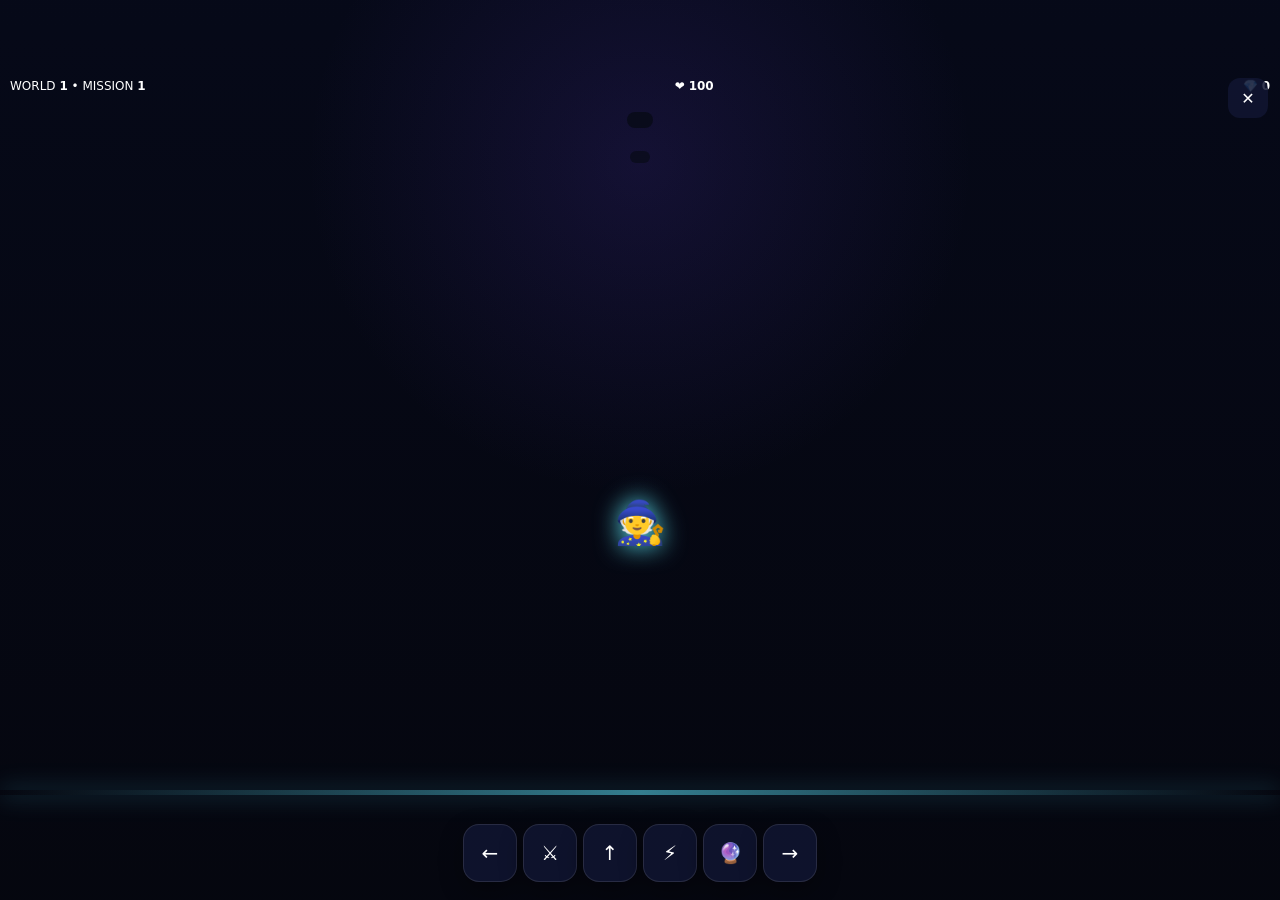
==== app/src/main/assets/index.html @ c035f935 "Add files via upload" ====
<!doctype html>
<html lang="tg">
<head>
<meta charset="utf-8">
<meta name="viewport" content="width=device-width,initial-scale=1,maximum-scale=1,user-scalable=no,viewport-fit=cover">
<meta name="theme-color" content="#070914">
<title>Wizard Dash: Arcane Neon</title>
<link rel="manifest" href="manifest.webmanifest">
<link rel="stylesheet" href="style.css">
</head>
<body>
<div id="bootError" style="display:none;position:fixed;inset:0;z-index:9999;background:#060812;color:white;padding:28px;font:16px system-ui;text-align:center"><h2>Wizard Dash</h2><p>Game loading error. Please restart the app.</p></div>
<div id="app">
<header class="topbar">
  <button class="brand" onclick="Game.ui.show('home')"><span class="logoMark">W</span><span><b>WIZARD DASH</b><small>ARCANE NEON</small></span></button>
  <div class="wallet"><span>🪙 <b id="gold">0</b></span><span>💎 <b id="diamonds">0</b></span></div>
</header>

<main id="screens">
<section id="home" class="screen active">
  <div class="hero">
    <div class="heroLogo"><img src="logo.png" alt="Wizard Dash logo"></div>
    <h1>WIZARD DASH</h1>
    <p>Dark Magic • Neon Power • Dragon Realm</p>
    <div class="heroStats">
      <span>LEVEL <b id="homeLevel">1</b></span>
      <span>POWER <b id="homePower">100</b> ⚡</span>
      <span>PRESTIGE <b id="homePrestige">0</b></span>
    </div>
    <button class="primary big" onclick="Game.mission.start()">▶ БА МИССИЯ</button>
  </div>
  <div class="homeGrid">
    <button onclick="Game.ui.show('maps')">🗺️<b>МИССИЯҲО</b><small>20 World • 2,000 missions</small></button>
    <button onclick="Game.ui.show('shop')">🏪<b>МАГАЗИН</b><small>Weapons • Clothes • Gear</small></button>
    <button onclick="Game.ui.show('character')">🧙<b>ҚАҲРАМОН</b><small>Stats • Skills • Gear</small></button>
    <button onclick="Game.ui.show('power')">🏛️<b>ҚУВВАТ</b><small>Training • Tactics</small></button>
    <button onclick="Game.ui.show('companions')">🐉<b>COMPANIONS</b><small>Pets • Evolution</small></button>
    <button onclick="Game.ui.show('events')">♾️<b>EVENTS</b><small>Daily • Weekly • Endless</small></button>
<button onclick="Game.ui.show('wheel')">🎡<b>DAILY WHEEL</b><small>1 spin every 24 hours</small></button>
  </div>
</section>

<section id="maps" class="screen">
  <div class="sectionHead"><button onclick="Game.ui.show('home')">‹</button><h2>🗺️ WORLD MAP</h2></div>
  <p class="muted">Ҳар World 100 миссия дорад: combat, chase, survival, puzzle, dungeon, boss ва secret.</p>
  <div id="worldGrid" class="cards"></div>
</section>

<section id="shop" class="screen">
  <div class="sectionHead"><button onclick="Game.ui.show('home')">‹</button><h2>🏪 ARCANE MARKET</h2></div>
  <div id="shopTabs" class="tabs"></div>
  <div id="shopGrid" class="cards"></div>
</section>

<section id="character" class="screen">
  <div class="sectionHead"><button onclick="Game.ui.show('home')">‹</button><h2>🧙 CHARACTER</h2></div>
  <div class="profile">
    <div class="avatar">🧙‍♂️</div>
    <div class="profileInfo"><h2>ARCAN</h2><p>Level <b id="charLevel">1</b> • XP <b id="charXP">0</b>/<b id="charNext">100</b></p><div class="xpbar"><i id="xpFill"></i></div></div>
  </div>
  <div id="statGrid" class="stats"></div>
  <h3>🔮 TECHNIQUES</h3>
  <div id="skillGrid" class="skills"></div>
  <h3>🎒 EQUIPMENT</h3>
  <div id="equipmentGrid" class="equipment"></div>
</section>

<section id="power" class="screen">
  <div class="sectionHead"><button onclick="Game.ui.show('home')">‹</button><h2>🏛️ ARCANE POWER CENTER</h2></div>
  <p class="muted">Upgrade-ҳо бо Gold қимат мешаванд. Ҳар stat то Lv.50 меравад.</p>
  <div id="trainingGrid" class="training"></div>
  <h3>🧠 TACTICS</h3>
  <div id="tacticGrid" class="tactics"></div>
</section>

<section id="companions" class="screen">
  <div class="sectionHead"><button onclick="Game.ui.show('home')">‹</button><h2>🐉 COMPANIONS</h2></div>
  <div id="companionGrid" class="cards"></div>
</section>

<section id="wheel" class="screen">
  <div class="sectionHead"><button onclick="Game.ui.show('home')">‹</button><h2>🎡 DAILY WHEEL</h2></div>
  <div class="wheelWrap">
    <div id="wheelDisc" class="wheelDisc">
      <span>🪙</span><span>💎</span><span>⚔️</span><span>❤️</span><span>⚡</span><span>👕</span><span>🎁</span><span>⭐</span>
    </div>
    <div class="wheelPointer">▼</div>
    <button id="spinWheel" class="primary big" onclick="Game.wheel.spin()">🎡 ТОБ ДЕҲ</button>
    <p id="wheelStatus" class="muted">1 spin every 24 hours</p>
  </div>
  <div id="wheelPrize" class="card"></div>
</section>

<section id="events" class="screen">
  <div class="sectionHead"><button onclick="Game.ui.show('home')">‹</button><h2>♾️ EVENTS</h2></div>
  <div class="eventList">
    <button onclick="Game.mission.start(null,'daily')">📅 DAILY MISSION<small>5 rotating missions</small></button>
    <button onclick="Game.mission.start(null,'weekly')">👑 WEEKLY BOSS<small>Special boss + diamond reward</small></button>
    <button onclick="Game.mission.start(null,'endless')">♾️ ENDLESS MODE<small>Survive as long as possible</small></button>
    <button onclick="Game.mission.newGamePlus()">🔥 NEW GAME+<small>Scale enemies, unlock Mythic loot</small></button>
  </div>
</section>

<section id="mission" class="gameScreen">
  <canvas id="gameCanvas"></canvas>
  <div id="domArena" aria-hidden="true">
    <div id="domPlayer">🧙</div>
    <div id="domEnemies"></div>
    <div id="domGround"></div>
  </div>
  <div class="missionTop"><span>WORLD <b id="mWorld">1</b> • MISSION <b id="mMission">1</b></span><span>❤️ <b id="mHP">100</b></span><span>💎 <b id="mScore">0</b></span></div>
  <div id="missionTitle" class="missionTitle"></div>
  <div id="missionObjective" class="missionObjective"></div>
  <div class="combatControls">
    <button id="moveLeft">←</button><button id="attackBtn">⚔️</button><button id="jumpBtn">↑</button><button id="dashBtn">⚡</button><button id="skillBtn">🔮</button><button id="moveRight">→</button>
  </div>
  <button class="quitMission" onclick="Game.mission.stop()">✕</button>
</section>
</main>

<nav class="bottomNav">
  <button onclick="Game.ui.show('home')">🏠<small>Home</small></button>
  <button onclick="Game.ui.show('maps')">🗺️<small>Maps</small></button>
  <button onclick="Game.ui.show('shop')">🏪<small>Shop</small></button>
  <button onclick="Game.ui.show('character')">🧙<small>Hero</small></button>
</nav>
<div id="toast"></div>
</div>
<script src="script.js"></script><script>window.addEventListener("error",function(ev){var e=document.getElementById("bootError");if(e){e.style.display="block";e.querySelector("p").textContent="Game error: "+(ev.message||"unknown error");}});</script>
</body>
</html>
---- app/src/main/assets/style.css ----
*{box-sizing:border-box}html,body{margin:0;min-height:100%;background:#060812;color:#fff;font-family:system-ui,-apple-system,BlinkMacSystemFont,"Segoe UI",sans-serif}body{touch-action:manipulation}.topbar{position:fixed;z-index:50;top:0;left:0;right:0;height:70px;padding:10px 13px;display:flex;align-items:center;justify-content:space-between;background:#070a16ee;border-bottom:1px solid #ffffff14;backdrop-filter:blur(14px)}button{font:inherit;color:inherit;border:0;cursor:pointer}.brand{display:flex;align-items:center;gap:9px;background:none;text-align:left}.logoMark,.heroLogo{display:grid;place-items:center;font-weight:1000;color:#a4fbff;text-shadow:0 0 20px #3feaff}.logoMark{width:42px;height:42px;border-radius:12px;background:linear-gradient(145deg,#28165a,#063a53);border:1px solid #67efff55}.brand b{display:block;font-size:13px;letter-spacing:1.2px}.brand small{display:block;color:#8791b7;font-size:8px;letter-spacing:2px}.wallet{display:flex;gap:7px}.wallet span{padding:7px 9px;border:1px solid #ffffff12;border-radius:11px;background:#111632;font-size:12px}.screen{display:none;min-height:100dvh;padding:88px 13px 88px;max-width:1050px;margin:auto}.screen.active{display:block}.hero{text-align:center;padding:26px 0 18px}.heroLogo{width:104px;height:104px;margin:auto;border-radius:32px;background:#05060d;border:1px solid #67efff66;box-shadow:0 0 55px #35d5ff22;overflow:hidden}.heroLogo img{width:100%;height:100%;display:block;object-fit:cover}.hero h1{margin:12px 0 3px;font-size:clamp(32px,9vw,62px);letter-spacing:3px}.hero p,.muted{color:#98a3c8}.heroStats{display:flex;justify-content:center;gap:7px;flex-wrap:wrap;margin:15px}.heroStats span{padding:8px 10px;border-radius:12px;background:#111632;border:1px solid #ffffff12;font-size:10px;color:#8791b7}.heroStats b{color:#fff}.primary{background:linear-gradient(135deg,#6c5dfc,#35d5ff);box-shadow:0 12px 35px #35d5ff28;font-weight:900}.big{padding:15px 30px;border-radius:15px}.homeGrid{display:grid;grid-template-columns:1fr 1fr;gap:10px;max-width:760px;margin:auto}.homeGrid button{padding:17px 12px;text-align:left;border-radius:17px;background:linear-gradient(145deg,#151b3b,#0d1025);border:1px solid #ffffff12}.homeGrid button:first-letter{font-size:24px}.homeGrid b,.homeGrid small{display:block}.homeGrid b{margin-top:7px}.homeGrid small{color:#8791b7;margin-top:3px}.sectionHead{display:flex;align-items:center;gap:10px}.sectionHead button{width:42px;height:42px;border-radius:12px;background:#111632}.sectionHead h2{margin:0}.cards{display:grid;grid-template-columns:repeat(2,minmax(0,1fr));gap:10px}.card{padding:14px;border-radius:16px;background:linear-gradient(145deg,#151b3b,#0d1025);border:1px solid #ffffff12}.card .icon{font-size:34px}.card b{display:block;margin-top:7px}.card small{display:block;color:#8e99c0;margin-top:4px}.card button{width:100%;margin-top:10px;padding:10px;border-radius:11px;background:#1a2753}.card button:disabled{opacity:.45}.tabs{display:flex;gap:7px;overflow:auto;margin:13px 0}.tabs button{white-space:nowrap;padding:9px 12px;border-radius:11px;background:#111632}.tabs button.active{background:#2b3472}.profile{display:flex;align-items:center;gap:14px;padding:17px;border-radius:18px;background:#111632}.avatar{font-size:66px}.profile h2{margin:0}.profile p{color:#9ba6cb}.xpbar{height:8px;border-radius:9px;background:#252b4b;overflow:hidden}.xpbar i{display:block;width:0;height:100%;background:#62efff}.stats{display:grid;grid-template-columns:repeat(2,1fr);gap:8px;margin:12px 0}.stat{padding:12px;border-radius:13px;background:#10152d}.stat small{display:block;color:#8993bb}.skills,.equipment,.training,.tactics{display:grid;grid-template-columns:repeat(2,1fr);gap:8px}.skill,.equip,.trainingItem,.tactic{padding:13px;border-radius:14px;background:#111632;border:1px solid #ffffff10}.skill small,.equip small,.trainingItem small,.tactic small{color:#8993bb}.trainingItem{display:flex;justify-content:space-between;align-items:center}.trainingItem button,.tactic button{padding:9px 11px;border-radius:10px;background:#1c2855}.tactic.selected{border-color:#62efff66;box-shadow:0 0 18px #35d5ff18}.eventList{display:grid;gap:10px;margin-top:14px}.eventList button{padding:17px;text-align:left;border-radius:16px;background:#111632;border:1px solid #ffffff12}.eventList small{display:block;color:#8d98bf;margin-top:4px}.gameScreen{position:fixed;z-index:100;inset:0;padding:0;background:#050711;max-width:none}.gameScreen.active{display:block}.gameScreen canvas{position:absolute;z-index:0;inset:0;width:100%;height:100%;display:block;background:#050711}.missionTop{z-index:3;position:absolute;top:79px;left:10px;right:10px;display:flex;justify-content:space-between;font-size:12px}.missionTitle{z-index:3;position:absolute;top:112px;left:50%;transform:translateX(-50%);padding:8px 13px;border-radius:11px;background:#080b18d9;white-space:nowrap}.missionObjective{z-index:3;position:absolute;top:151px;left:50%;transform:translateX(-50%);font-size:11px;color:#b6c0e3;background:#080b18b8;padding:6px 10px;border-radius:10px;white-space:nowrap}.combatControls{z-index:4;position:absolute;left:0;right:0;bottom:18px;display:flex;justify-content:center;gap:6px;padding:0 8px}.combatControls button{width:54px;height:58px;border-radius:16px;background:#111632d9;border:1px solid #ffffff1b;box-shadow:0 8px 25px #0005;font-size:20px}.quitMission{z-index:5;position:absolute;right:12px;top:78px;width:40px;height:40px;border-radius:12px;background:#111632d9}.bottomNav{position:fixed;z-index:60;bottom:0;left:0;right:0;height:70px;display:flex;justify-content:space-around;align-items:center;background:#070a16f5;border-top:1px solid #ffffff14;backdrop-filter:blur(14px)}.bottomNav button{background:none;font-size:18px}.bottomNav small{display:block;color:#8791b7;font-size:9px}.gameScreen.active~.bottomNav{display:none}#toast{position:fixed;z-index:200;left:50%;bottom:86px;transform:translate(-50%,20px);padding:12px 16px;border-radius:13px;background:#171d3bf2;border:1px solid #ffffff14;opacity:0;pointer-events:none;transition:.22s}#toast.show{opacity:1;transform:translate(-50%,0)}@media(min-width:720px){.cards{grid-template-columns:repeat(4,1fr)}.homeGrid{grid-template-columns:repeat(3,1fr)}.skills,.equipment,.training,.tactics{grid-template-columns:repeat(4,1fr)}}
.wheelWrap{text-align:center;padding:20px 0 10px;position:relative}.wheelDisc{width:min(78vw,330px);height:min(78vw,330px);margin:15px auto;border-radius:50%;display:grid;grid-template-columns:1fr 1fr 1fr 1fr;place-items:center;background:conic-gradient(#6c5dfc 0 12.5%,#1b2d5c 12.5% 25%,#8c2b62 25% 37.5%,#1b5c63 37.5% 50%,#765a16 50% 62.5%,#3e236d 62.5% 75%,#1e5662 75% 87.5%,#633c18 87.5% 100%);border:8px solid #c4faff44;box-shadow:0 0 50px #35d5ff35;transition:transform 4s cubic-bezier(.12,.78,.15,1)}.wheelDisc span{font-size:28px;filter:drop-shadow(0 3px 5px #0008)}.wheelPointer{position:absolute;top:2px;left:50%;transform:translateX(-50%);font-size:30px;color:#fff;text-shadow:0 0 15px #62efff}.wheelWrap .big{margin-top:5px}.wheelWrap button:disabled{opacity:.45}.wheelWrap + .card{max-width:500px;margin:10px auto;text-align:center}

#domArena{position:absolute;inset:0;z-index:1;pointer-events:none;overflow:hidden;background:
radial-gradient(circle at 50% 18%,rgba(77,51,170,.20),transparent 34%),
linear-gradient(180deg,rgba(8,13,38,.35),rgba(5,6,13,.55))}
#domPlayer{position:absolute;left:50%;top:58%;width:46px;height:62px;display:flex;align-items:center;justify-content:center;font-size:42px;filter:drop-shadow(0 0 12px rgba(98,239,255,.9));transform:translate(-50%,-50%);z-index:4}
#domEnemies{position:absolute;inset:0;z-index:3}
.domEnemy{position:absolute;width:42px;height:52px;display:flex;align-items:center;justify-content:center;font-size:34px;filter:drop-shadow(0 0 10px rgba(255,79,145,.8));transform:translate(-50%,-50%)}
#domGround{position:absolute;left:0;right:0;bottom:105px;height:5px;background:linear-gradient(90deg,transparent,#5de7ff88,transparent);box-shadow:0 0 25px #5de7ff66}
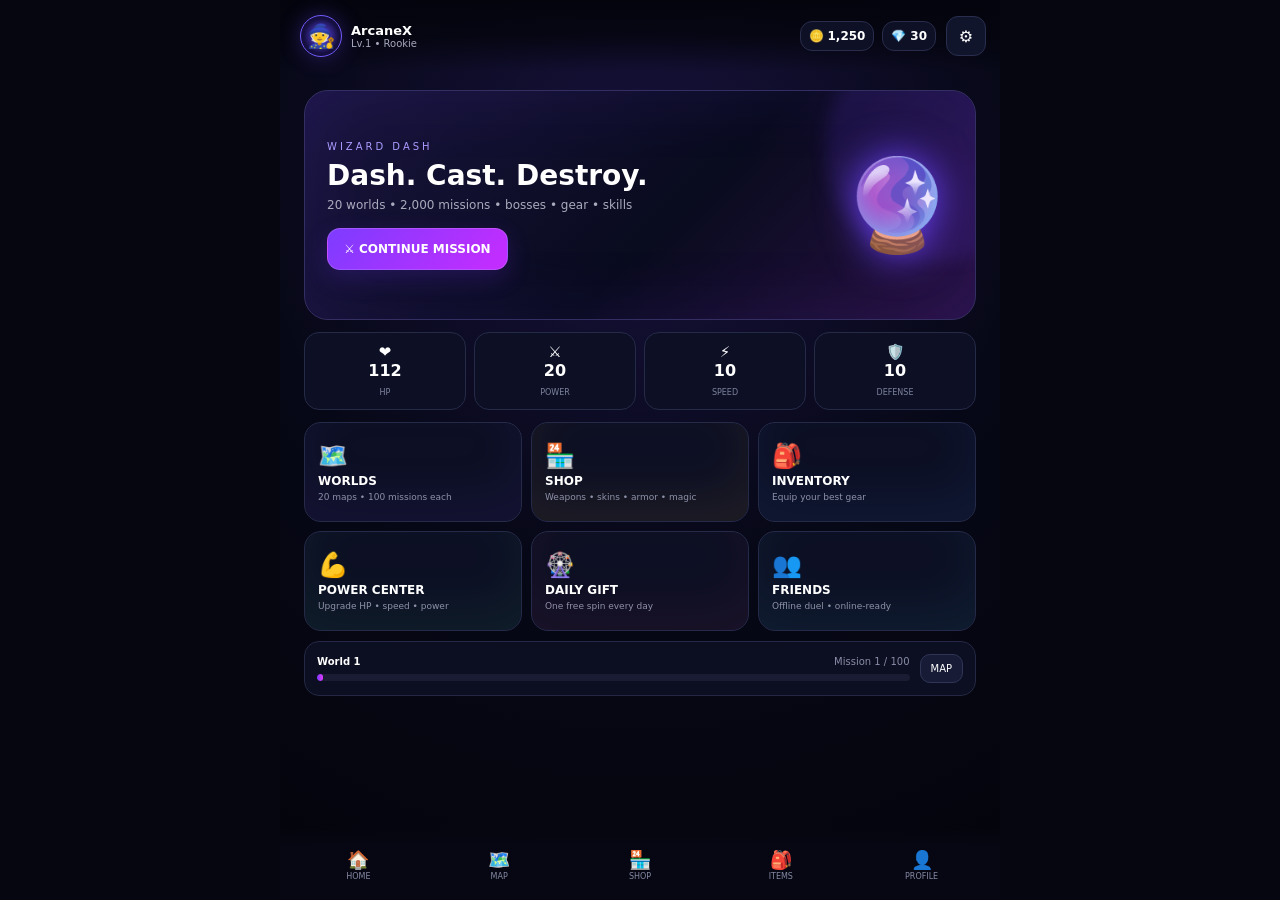
==== commit 5d4b685d: "Add files via upload" ====
--- a/app/src/main/assets/index.html
+++ b/app/src/main/assets/index.html
@@ -1,131 +1,160 @@
 <!doctype html>
-<html lang="tg">
+<html lang="en">
 <head>
 <meta charset="utf-8">
 <meta name="viewport" content="width=device-width,initial-scale=1,maximum-scale=1,user-scalable=no,viewport-fit=cover">
-<meta name="theme-color" content="#070914">
-<title>Wizard Dash: Arcane Neon</title>
+<meta name="theme-color" content="#070817">
+<meta name="mobile-web-app-capable" content="yes">
+<meta name="apple-mobile-web-app-capable" content="yes">
 <link rel="manifest" href="manifest.webmanifest">
+<title>Wizard Dash</title>
 <link rel="stylesheet" href="style.css">
 </head>
 <body>
-<div id="bootError" style="display:none;position:fixed;inset:0;z-index:9999;background:#060812;color:white;padding:28px;font:16px system-ui;text-align:center"><h2>Wizard Dash</h2><p>Game loading error. Please restart the app.</p></div>
 <div id="app">
-<header class="topbar">
-  <button class="brand" onclick="Game.ui.show('home')"><span class="logoMark">W</span><span><b>WIZARD DASH</b><small>ARCANE NEON</small></span></button>
-  <div class="wallet"><span>🪙 <b id="gold">0</b></span><span>💎 <b id="diamonds">0</b></span></div>
-</header>
+  <header class="topbar">
+    <button class="profile-chip" data-screen="profile">
+      <div class="avatar" id="topAvatar">🧙</div>
+      <div class="profile-copy"><strong id="topName">ArcaneX</strong><small>Lv.<span id="topLevel">1</span> • <span id="topRank">Rookie</span></small></div>
+    </button>
+    <div class="wallet">
+      <span>🪙 <b id="gold">1250</b></span>
+      <span>💎 <b id="diamonds">30</b></span>
+    </div>
+    <button class="icon-btn" data-screen="settings">⚙️</button>
+  </header>
 
-<main id="screens">
-<section id="home" class="screen active">
-  <div class="hero">
-    <div class="heroLogo"><img src="logo.png" alt="Wizard Dash logo"></div>
-    <h1>WIZARD DASH</h1>
-    <p>Dark Magic • Neon Power • Dragon Realm</p>
-    <div class="heroStats">
-      <span>LEVEL <b id="homeLevel">1</b></span>
-      <span>POWER <b id="homePower">100</b> ⚡</span>
-      <span>PRESTIGE <b id="homePrestige">0</b></span>
+  <main id="screen-home" class="screen active">
+    <section class="hero-card">
+      <div class="hero-copy">
+        <div class="eyebrow">WIZARD DASH</div>
+        <h1>Dash. Cast. Destroy.</h1>
+        <p>20 worlds • 2,000 missions • bosses • gear • skills</p>
+        <button class="cta" data-action="continue">⚔️ CONTINUE MISSION</button>
+      </div>
+      <div class="hero-orb">🔮</div>
+    </section>
+
+    <section class="quick-stats">
+      <div><span>❤️</span><b id="homeHp">100</b><small>HP</small></div>
+      <div><span>⚔️</span><b id="homePower">20</b><small>POWER</small></div>
+      <div><span>⚡</span><b id="homeSpeed">10</b><small>SPEED</small></div>
+      <div><span>🛡️</span><b id="homeDefense">10</b><small>DEFENSE</small></div>
+    </section>
+
+    <section class="home-grid">
+      <button class="menu-card purple" data-screen="worlds"><span>🗺️</span><b>WORLDS</b><small>20 maps • 100 missions each</small></button>
+      <button class="menu-card gold" data-screen="shop"><span>🏪</span><b>SHOP</b><small>Weapons • skins • armor • magic</small></button>
+      <button class="menu-card blue" data-screen="inventory"><span>🎒</span><b>INVENTORY</b><small>Equip your best gear</small></button>
+      <button class="menu-card green" data-screen="power"><span>💪</span><b>POWER CENTER</b><small>Upgrade HP • speed • power</small></button>
+      <button class="menu-card red" data-screen="wheel"><span>🎡</span><b>DAILY GIFT</b><small>One free spin every day</small></button>
+      <button class="menu-card cyan" data-screen="friends"><span>👥</span><b>FRIENDS</b><small>Offline duel • online-ready</small></button>
+    </section>
+
+    <section class="progress-card">
+      <div><div><b id="progressTitle">World 1</b><span id="progressText">Mission 1 / 100</span></div><div class="bar"><i id="progressBar"></i></div></div>
+      <button data-screen="worlds">MAP</button>
+    </section>
+  </main>
+
+  <main id="screen-worlds" class="screen">
+    <div class="screen-head"><button class="back" data-screen="home">←</button><div><h2>WORLD MAP</h2><p>Complete missions to unlock the next world.</p></div></div>
+    <div id="worldGrid" class="world-grid"></div>
+  </main>
+
+  <main id="screen-missions" class="screen">
+    <div class="screen-head"><button class="back" data-screen="worlds">←</button><div><h2 id="missionWorldTitle">WORLD 1</h2><p>100 missions • Boss at 100</p></div></div>
+    <div id="missionGrid" class="mission-grid"></div>
+  </main>
+
+  <main id="screen-battle" class="screen battle-screen">
+    <div class="battle-hud">
+      <div><small id="battleWorld">WORLD 1 • MISSION 1</small><div class="battle-player"><span id="battleAvatar">🧙</span><div><b id="battleName">ArcaneX</b><div class="hpbar"><i id="playerHpBar"></i></div><small id="playerHpText">100 / 100</small></div></div></div>
+      <div class="timer" id="battleTimer">02:00</div>
+      <div class="battle-wallet">🪙 <span id="battleGold">1250</span> 💎 <span id="battleDiamonds">30</span></div>
     </div>
-    <button class="primary big" onclick="Game.mission.start()">▶ БА МИССИЯ</button>
-  </div>
-  <div class="homeGrid">
-    <button onclick="Game.ui.show('maps')">🗺️<b>МИССИЯҲО</b><small>20 World • 2,000 missions</small></button>
-    <button onclick="Game.ui.show('shop')">🏪<b>МАГАЗИН</b><small>Weapons • Clothes • Gear</small></button>
-    <button onclick="Game.ui.show('character')">🧙<b>ҚАҲРАМОН</b><small>Stats • Skills • Gear</small></button>
-    <button onclick="Game.ui.show('power')">🏛️<b>ҚУВВАТ</b><small>Training • Tactics</small></button>
-    <button onclick="Game.ui.show('companions')">🐉<b>COMPANIONS</b><small>Pets • Evolution</small></button>
-    <button onclick="Game.ui.show('events')">♾️<b>EVENTS</b><small>Daily • Weekly • Endless</small></button>
-<button onclick="Game.ui.show('wheel')">🎡<b>DAILY WHEEL</b><small>1 spin every 24 hours</small></button>
-  </div>
-</section>
+    <div class="battle-arena">
+      <div class="mission-objective"><b id="objectiveTitle">DEFEAT ALL ENEMIES</b><small id="objectiveText">Enemies remaining: 3</small></div>
+      <div id="arena"></div>
+      <div class="boss-label hidden" id="bossLabel">👑 BOSS</div>
+      <div class="damage-float" id="damageFloat"></div>
+    </div>
+    <div class="combat-actions">
+      <button class="round" data-combat="move-left">←</button>
+      <button class="round" data-combat="attack">⚔️</button>
+      <button class="round" data-combat="move-up">↑</button>
+      <button class="round" data-combat="skill">⚡</button>
+      <button class="round" data-combat="magic">🔮</button>
+      <button class="round" data-combat="move-right">→</button>
+    </div>
+    <div class="battle-skills">
+      <button data-combat="dash">💨 DASH</button>
+      <button data-combat="shield">🛡️ SHIELD</button>
+      <button data-combat="heal">🧪 HEAL</button>
+      <button data-combat="ultimate">✨ ULTIMATE</button>
+    </div>
+    <button class="battle-exit" data-action="quit-battle">✕</button>
+  </main>
 
-<section id="maps" class="screen">
-  <div class="sectionHead"><button onclick="Game.ui.show('home')">‹</button><h2>🗺️ WORLD MAP</h2></div>
-  <p class="muted">Ҳар World 100 миссия дорад: combat, chase, survival, puzzle, dungeon, boss ва secret.</p>
-  <div id="worldGrid" class="cards"></div>
-</section>
+  <main id="screen-shop" class="screen">
+    <div class="screen-head"><button class="back" data-screen="home">←</button><div><h2>SHOP</h2><p>Buy gear with Gold or Diamonds.</p></div></div>
+    <div class="tabs" id="shopTabs"></div>
+    <div id="shopGrid" class="item-grid"></div>
+  </main>
 
-<section id="shop" class="screen">
-  <div class="sectionHead"><button onclick="Game.ui.show('home')">‹</button><h2>🏪 ARCANE MARKET</h2></div>
-  <div id="shopTabs" class="tabs"></div>
-  <div id="shopGrid" class="cards"></div>
-</section>
+  <main id="screen-inventory" class="screen">
+    <div class="screen-head"><button class="back" data-screen="home">←</button><div><h2>INVENTORY</h2><p>Equip your strongest items.</p></div></div>
+    <div class="loadout" id="loadout"></div>
+    <div id="inventoryGrid" class="item-grid"></div>
+  </main>
 
-<section id="character" class="screen">
-  <div class="sectionHead"><button onclick="Game.ui.show('home')">‹</button><h2>🧙 CHARACTER</h2></div>
-  <div class="profile">
-    <div class="avatar">🧙‍♂️</div>
-    <div class="profileInfo"><h2>ARCAN</h2><p>Level <b id="charLevel">1</b> • XP <b id="charXP">0</b>/<b id="charNext">100</b></p><div class="xpbar"><i id="xpFill"></i></div></div>
-  </div>
-  <div id="statGrid" class="stats"></div>
-  <h3>🔮 TECHNIQUES</h3>
-  <div id="skillGrid" class="skills"></div>
-  <h3>🎒 EQUIPMENT</h3>
-  <div id="equipmentGrid" class="equipment"></div>
-</section>
+  <main id="screen-power" class="screen">
+    <div class="screen-head"><button class="back" data-screen="home">←</button><div><h2>POWER CENTER</h2><p>Upgrades are expensive but permanent.</p></div></div>
+    <div class="power-card"><div class="power-hero" id="powerHero">💪</div><h3 id="powerLevelText">Power Level 1</h3><p>Spend Gold to permanently increase your combat stats.</p></div>
+    <div id="upgradeGrid" class="upgrade-grid"></div>
+  </main>
 
-<section id="power" class="screen">
-  <div class="sectionHead"><button onclick="Game.ui.show('home')">‹</button><h2>🏛️ ARCANE POWER CENTER</h2></div>
-  <p class="muted">Upgrade-ҳо бо Gold қимат мешаванд. Ҳар stat то Lv.50 меравад.</p>
-  <div id="trainingGrid" class="training"></div>
-  <h3>🧠 TACTICS</h3>
-  <div id="tacticGrid" class="tactics"></div>
-</section>
+  <main id="screen-wheel" class="screen">
+    <div class="screen-head"><button class="back" data-screen="home">←</button><div><h2>DAILY GIFT</h2><p>Spin once every 24 hours.</p></div></div>
+    <div class="wheel-card"><div class="wheel" id="wheel">🎁</div><button class="cta" id="spinButton">🎡 SPIN FREE WHEEL</button><p id="wheelStatus">Your free spin is ready.</p></div>
+    <div class="reward-list" id="rewardList"></div>
+  </main>
 
-<section id="companions" class="screen">
-  <div class="sectionHead"><button onclick="Game.ui.show('home')">‹</button><h2>🐉 COMPANIONS</h2></div>
-  <div id="companionGrid" class="cards"></div>
-</section>
+  <main id="screen-profile" class="screen">
+    <div class="screen-head"><button class="back" data-screen="home">←</button><div><h2>PROFILE</h2><p>Your wizard profile and progress.</p></div></div>
+    <div class="profile-panel"><div class="big-avatar" id="profileAvatar">🧙</div><h2 id="profileName">ArcaneX</h2><p>Level <b id="profileLevel">1</b> • <span id="profileRank">Rookie</span></p><div class="xpbar"><i id="xpBar"></i></div><small id="xpText">0 / 100 XP</small></div>
+    <div class="avatar-grid" id="avatarGrid"></div>
+    <div class="achievement-grid" id="achievementGrid"></div>
+  </main>
 
-<section id="wheel" class="screen">
-  <div class="sectionHead"><button onclick="Game.ui.show('home')">‹</button><h2>🎡 DAILY WHEEL</h2></div>
-  <div class="wheelWrap">
-    <div id="wheelDisc" class="wheelDisc">
-      <span>🪙</span><span>💎</span><span>⚔️</span><span>❤️</span><span>⚡</span><span>👕</span><span>🎁</span><span>⭐</span>
+  <main id="screen-friends" class="screen">
+    <div class="screen-head"><button class="back" data-screen="home">←</button><div><h2>FRIENDS</h2><p>Play offline or connect to an online room.</p></div></div>
+    <div class="online-card"><div class="online-dot"></div><div><b id="connectionTitle">OFFLINE MODE</b><small id="connectionText">Everything works without internet.</small></div><button id="onlineToggle">ONLINE</button></div>
+    <div class="room-card"><label>ROOM CODE</label><div class="room-code" id="roomCode">WD-4821</div><button data-action="copy-room">📋 COPY ROOM CODE</button></div>
+    <div class="friend-list" id="friendList"></div>
+    <button class="cta full" data-action="duel">⚔️ START FRIEND DUEL</button>
+  </main>
+
+  <main id="screen-settings" class="screen">
+    <div class="screen-head"><button class="back" data-screen="home">←</button><div><h2>SETTINGS</h2><p>Game options and save data.</p></div></div>
+    <div class="settings-list">
+      <button id="soundToggle">🔊 SOUND <span>ON</span></button>
+      <button id="vibrateToggle">📳 VIBRATION <span>ON</span></button>
+      <button id="languageToggle">🌐 LANGUAGE <span>EN</span></button>
+      <button data-action="save">💾 SAVE NOW</button>
+      <button class="danger" data-action="reset">♻️ RESET PROGRESS</button>
     </div>
-    <div class="wheelPointer">▼</div>
-    <button id="spinWheel" class="primary big" onclick="Game.wheel.spin()">🎡 ТОБ ДЕҲ</button>
-    <p id="wheelStatus" class="muted">1 spin every 24 hours</p>
-  </div>
-  <div id="wheelPrize" class="card"></div>
-</section>
+  </main>
 
-<section id="events" class="screen">
-  <div class="sectionHead"><button onclick="Game.ui.show('home')">‹</button><h2>♾️ EVENTS</h2></div>
-  <div class="eventList">
-    <button onclick="Game.mission.start(null,'daily')">📅 DAILY MISSION<small>5 rotating missions</small></button>
-    <button onclick="Game.mission.start(null,'weekly')">👑 WEEKLY BOSS<small>Special boss + diamond reward</small></button>
-    <button onclick="Game.mission.start(null,'endless')">♾️ ENDLESS MODE<small>Survive as long as possible</small></button>
-    <button onclick="Game.mission.newGamePlus()">🔥 NEW GAME+<small>Scale enemies, unlock Mythic loot</small></button>
-  </div>
-</section>
-
-<section id="mission" class="gameScreen">
-  <canvas id="gameCanvas"></canvas>
-  <div id="domArena" aria-hidden="true">
-    <div id="domPlayer">🧙</div>
-    <div id="domEnemies"></div>
-    <div id="domGround"></div>
-  </div>
-  <div class="missionTop"><span>WORLD <b id="mWorld">1</b> • MISSION <b id="mMission">1</b></span><span>❤️ <b id="mHP">100</b></span><span>💎 <b id="mScore">0</b></span></div>
-  <div id="missionTitle" class="missionTitle"></div>
-  <div id="missionObjective" class="missionObjective"></div>
-  <div class="combatControls">
-    <button id="moveLeft">←</button><button id="attackBtn">⚔️</button><button id="jumpBtn">↑</button><button id="dashBtn">⚡</button><button id="skillBtn">🔮</button><button id="moveRight">→</button>
-  </div>
-  <button class="quitMission" onclick="Game.mission.stop()">✕</button>
-</section>
-</main>
-
-<nav class="bottomNav">
-  <button onclick="Game.ui.show('home')">🏠<small>Home</small></button>
-  <button onclick="Game.ui.show('maps')">🗺️<small>Maps</small></button>
-  <button onclick="Game.ui.show('shop')">🏪<small>Shop</small></button>
-  <button onclick="Game.ui.show('character')">🧙<small>Hero</small></button>
-</nav>
+  <nav class="bottom-nav">
+    <button data-screen="home">🏠<small>HOME</small></button>
+    <button data-screen="worlds">🗺️<small>MAP</small></button>
+    <button data-screen="shop">🏪<small>SHOP</small></button>
+    <button data-screen="inventory">🎒<small>ITEMS</small></button>
+    <button data-screen="profile">👤<small>PROFILE</small></button>
+  </nav>
+</div>
 <div id="toast"></div>
-</div>
-<script src="script.js"></script><script>window.addEventListener("error",function(ev){var e=document.getElementById("bootError");if(e){e.style.display="block";e.querySelector("p").textContent="Game error: "+(ev.message||"unknown error");}});</script>
+<script src="script.js"></script>
 </body>
 </html>
--- a/app/src/main/assets/style.css
+++ b/app/src/main/assets/style.css
@@ -1,10 +1 @@
-*{box-sizing:border-box}html,body{margin:0;min-height:100%;background:#060812;color:#fff;font-family:system-ui,-apple-system,BlinkMacSystemFont,"Segoe UI",sans-serif}body{touch-action:manipulation}.topbar{position:fixed;z-index:50;top:0;left:0;right:0;height:70px;padding:10px 13px;display:flex;align-items:center;justify-content:space-between;background:#070a16ee;border-bottom:1px solid #ffffff14;backdrop-filter:blur(14px)}button{font:inherit;color:inherit;border:0;cursor:pointer}.brand{display:flex;align-items:center;gap:9px;background:none;text-align:left}.logoMark,.heroLogo{display:grid;place-items:center;font-weight:1000;color:#a4fbff;text-shadow:0 0 20px #3feaff}.logoMark{width:42px;height:42px;border-radius:12px;background:linear-gradient(145deg,#28165a,#063a53);border:1px solid #67efff55}.brand b{display:block;font-size:13px;letter-spacing:1.2px}.brand small{display:block;color:#8791b7;font-size:8px;letter-spacing:2px}.wallet{display:flex;gap:7px}.wallet span{padding:7px 9px;border:1px solid #ffffff12;border-radius:11px;background:#111632;font-size:12px}.screen{display:none;min-height:100dvh;padding:88px 13px 88px;max-width:1050px;margin:auto}.screen.active{display:block}.hero{text-align:center;padding:26px 0 18px}.heroLogo{width:104px;height:104px;margin:auto;border-radius:32px;background:#05060d;border:1px solid #67efff66;box-shadow:0 0 55px #35d5ff22;overflow:hidden}.heroLogo img{width:100%;height:100%;display:block;object-fit:cover}.hero h1{margin:12px 0 3px;font-size:clamp(32px,9vw,62px);letter-spacing:3px}.hero p,.muted{color:#98a3c8}.heroStats{display:flex;justify-content:center;gap:7px;flex-wrap:wrap;margin:15px}.heroStats span{padding:8px 10px;border-radius:12px;background:#111632;border:1px solid #ffffff12;font-size:10px;color:#8791b7}.heroStats b{color:#fff}.primary{background:linear-gradient(135deg,#6c5dfc,#35d5ff);box-shadow:0 12px 35px #35d5ff28;font-weight:900}.big{padding:15px 30px;border-radius:15px}.homeGrid{display:grid;grid-template-columns:1fr 1fr;gap:10px;max-width:760px;margin:auto}.homeGrid button{padding:17px 12px;text-align:left;border-radius:17px;background:linear-gradient(145deg,#151b3b,#0d1025);border:1px solid #ffffff12}.homeGrid button:first-letter{font-size:24px}.homeGrid b,.homeGrid small{display:block}.homeGrid b{margin-top:7px}.homeGrid small{color:#8791b7;margin-top:3px}.sectionHead{display:flex;align-items:center;gap:10px}.sectionHead button{width:42px;height:42px;border-radius:12px;background:#111632}.sectionHead h2{margin:0}.cards{display:grid;grid-template-columns:repeat(2,minmax(0,1fr));gap:10px}.card{padding:14px;border-radius:16px;background:linear-gradient(145deg,#151b3b,#0d1025);border:1px solid #ffffff12}.card .icon{font-size:34px}.card b{display:block;margin-top:7px}.card small{display:block;color:#8e99c0;margin-top:4px}.card button{width:100%;margin-top:10px;padding:10px;border-radius:11px;background:#1a2753}.card button:disabled{opacity:.45}.tabs{display:flex;gap:7px;overflow:auto;margin:13px 0}.tabs button{white-space:nowrap;padding:9px 12px;border-radius:11px;background:#111632}.tabs button.active{background:#2b3472}.profile{display:flex;align-items:center;gap:14px;padding:17px;border-radius:18px;background:#111632}.avatar{font-size:66px}.profile h2{margin:0}.profile p{color:#9ba6cb}.xpbar{height:8px;border-radius:9px;background:#252b4b;overflow:hidden}.xpbar i{display:block;width:0;height:100%;background:#62efff}.stats{display:grid;grid-template-columns:repeat(2,1fr);gap:8px;margin:12px 0}.stat{padding:12px;border-radius:13px;background:#10152d}.stat small{display:block;color:#8993bb}.skills,.equipment,.training,.tactics{display:grid;grid-template-columns:repeat(2,1fr);gap:8px}.skill,.equip,.trainingItem,.tactic{padding:13px;border-radius:14px;background:#111632;border:1px solid #ffffff10}.skill small,.equip small,.trainingItem small,.tactic small{color:#8993bb}.trainingItem{display:flex;justify-content:space-between;align-items:center}.trainingItem button,.tactic button{padding:9px 11px;border-radius:10px;background:#1c2855}.tactic.selected{border-color:#62efff66;box-shadow:0 0 18px #35d5ff18}.eventList{display:grid;gap:10px;margin-top:14px}.eventList button{padding:17px;text-align:left;border-radius:16px;background:#111632;border:1px solid #ffffff12}.eventList small{display:block;color:#8d98bf;margin-top:4px}.gameScreen{position:fixed;z-index:100;inset:0;padding:0;background:#050711;max-width:none}.gameScreen.active{display:block}.gameScreen canvas{position:absolute;z-index:0;inset:0;width:100%;height:100%;display:block;background:#050711}.missionTop{z-index:3;position:absolute;top:79px;left:10px;right:10px;display:flex;justify-content:space-between;font-size:12px}.missionTitle{z-index:3;position:absolute;top:112px;left:50%;transform:translateX(-50%);padding:8px 13px;border-radius:11px;background:#080b18d9;white-space:nowrap}.missionObjective{z-index:3;position:absolute;top:151px;left:50%;transform:translateX(-50%);font-size:11px;color:#b6c0e3;background:#080b18b8;padding:6px 10px;border-radius:10px;white-space:nowrap}.combatControls{z-index:4;position:absolute;left:0;right:0;bottom:18px;display:flex;justify-content:center;gap:6px;padding:0 8px}.combatControls button{width:54px;height:58px;border-radius:16px;background:#111632d9;border:1px solid #ffffff1b;box-shadow:0 8px 25px #0005;font-size:20px}.quitMission{z-index:5;position:absolute;right:12px;top:78px;width:40px;height:40px;border-radius:12px;background:#111632d9}.bottomNav{position:fixed;z-index:60;bottom:0;left:0;right:0;height:70px;display:flex;justify-content:space-around;align-items:center;background:#070a16f5;border-top:1px solid #ffffff14;backdrop-filter:blur(14px)}.bottomNav button{background:none;font-size:18px}.bottomNav small{display:block;color:#8791b7;font-size:9px}.gameScreen.active~.bottomNav{display:none}#toast{position:fixed;z-index:200;left:50%;bottom:86px;transform:translate(-50%,20px);padding:12px 16px;border-radius:13px;background:#171d3bf2;border:1px solid #ffffff14;opacity:0;pointer-events:none;transition:.22s}#toast.show{opacity:1;transform:translate(-50%,0)}@media(min-width:720px){.cards{grid-template-columns:repeat(4,1fr)}.homeGrid{grid-template-columns:repeat(3,1fr)}.skills,.equipment,.training,.tactics{grid-template-columns:repeat(4,1fr)}}
-.wheelWrap{text-align:center;padding:20px 0 10px;position:relative}.wheelDisc{width:min(78vw,330px);height:min(78vw,330px);margin:15px auto;border-radius:50%;display:grid;grid-template-columns:1fr 1fr 1fr 1fr;place-items:center;background:conic-gradient(#6c5dfc 0 12.5%,#1b2d5c 12.5% 25%,#8c2b62 25% 37.5%,#1b5c63 37.5% 50%,#765a16 50% 62.5%,#3e236d 62.5% 75%,#1e5662 75% 87.5%,#633c18 87.5% 100%);border:8px solid #c4faff44;box-shadow:0 0 50px #35d5ff35;transition:transform 4s cubic-bezier(.12,.78,.15,1)}.wheelDisc span{font-size:28px;filter:drop-shadow(0 3px 5px #0008)}.wheelPointer{position:absolute;top:2px;left:50%;transform:translateX(-50%);font-size:30px;color:#fff;text-shadow:0 0 15px #62efff}.wheelWrap .big{margin-top:5px}.wheelWrap button:disabled{opacity:.45}.wheelWrap + .card{max-width:500px;margin:10px auto;text-align:center}
-
-#domArena{position:absolute;inset:0;z-index:1;pointer-events:none;overflow:hidden;background:
-radial-gradient(circle at 50% 18%,rgba(77,51,170,.20),transparent 34%),
-linear-gradient(180deg,rgba(8,13,38,.35),rgba(5,6,13,.55))}
-#domPlayer{position:absolute;left:50%;top:58%;width:46px;height:62px;display:flex;align-items:center;justify-content:center;font-size:42px;filter:drop-shadow(0 0 12px rgba(98,239,255,.9));transform:translate(-50%,-50%);z-index:4}
-#domEnemies{position:absolute;inset:0;z-index:3}
-.domEnemy{position:absolute;width:42px;height:52px;display:flex;align-items:center;justify-content:center;font-size:34px;filter:drop-shadow(0 0 10px rgba(255,79,145,.8));transform:translate(-50%,-50%)}
-#domGround{position:absolute;left:0;right:0;bottom:105px;height:5px;background:linear-gradient(90deg,transparent,#5de7ff88,transparent);box-shadow:0 0 25px #5de7ff66}
+*{box-sizing:border-box}html,body{margin:0;width:100%;height:100%;background:#050610;color:#fff;font-family:Inter,system-ui,-apple-system,Segoe UI,sans-serif;overflow:hidden}body{touch-action:manipulation}button{font:inherit;color:inherit;border:0;cursor:pointer;-webkit-tap-highlight-color:transparent}#app{height:100%;max-width:720px;margin:auto;background:radial-gradient(circle at 50% 20%,#17123d 0,#070817 48%,#03040a 100%);position:relative;overflow:hidden}.screen{position:absolute;inset:72px 0 72px;display:none;overflow:auto;padding:14px 16px 28px}.screen.active{display:block}.topbar{position:absolute;z-index:20;top:0;left:0;right:0;height:72px;display:flex;align-items:center;gap:10px;padding:10px 14px;background:linear-gradient(180deg,rgba(3,4,12,.98),rgba(3,4,12,.76),transparent)}.profile-chip{display:flex;align-items:center;gap:9px;background:transparent;text-align:left;min-width:0}.avatar,.big-avatar{display:grid;place-items:center;border-radius:50%;background:radial-gradient(circle,#654cff,#171044 60%,#080816);border:1px solid #725cff;box-shadow:0 0 22px #6b48ff55}.avatar{width:42px;height:42px;font-size:23px}.profile-copy{display:flex;flex-direction:column;min-width:0}.profile-copy strong{font-size:13px;white-space:nowrap;overflow:hidden;text-overflow:ellipsis}.profile-copy small{color:#a7a8bc;font-size:10px}.wallet{margin-left:auto;display:flex;gap:8px;font-size:12px}.wallet span{padding:7px 8px;background:#101229dd;border:1px solid #292d4b;border-radius:12px;white-space:nowrap}.icon-btn,.back{width:40px;height:40px;border-radius:12px;background:#11152c;border:1px solid #292e4e}.hero-card{min-height:230px;margin-top:4px;border:1px solid #342f63;border-radius:24px;padding:22px;display:flex;align-items:center;overflow:hidden;position:relative;background:linear-gradient(135deg,#1a1540,#090b1e 55%,#281143);box-shadow:inset 0 0 80px #6b37ff18}.hero-card:after{content:"";position:absolute;width:230px;height:230px;border-radius:50%;right:-80px;top:-60px;background:#703cff22;filter:blur(8px)}.hero-copy{position:relative;z-index:2;max-width:75%}.eyebrow{font-size:10px;letter-spacing:3px;color:#a99cff}.hero-copy h1{font-size:28px;margin:7px 0 6px}.hero-copy p{color:#aaaabd;font-size:12px;margin:0 0 16px}.hero-orb{position:absolute;right:22px;font-size:90px;filter:drop-shadow(0 0 20px #6c43ff)}.cta{background:linear-gradient(135deg,#7d3cff,#c72cff);border:1px solid #c993ff55;padding:13px 16px;border-radius:13px;font-weight:800;font-size:12px;box-shadow:0 8px 25px #7a35ff33}.quick-stats{display:grid;grid-template-columns:repeat(4,1fr);gap:8px;margin:12px 0}.quick-stats div{padding:10px 5px;border-radius:15px;text-align:center;background:#0d1025;border:1px solid #252a47}.quick-stats span{display:block;font-size:15px}.quick-stats b{display:block;font-size:16px}.quick-stats small{color:#7e829d;font-size:8px}.home-grid{display:grid;grid-template-columns:repeat(2,1fr);gap:9px}.menu-card{min-height:100px;padding:13px;border-radius:17px;text-align:left;background:#0d1024;border:1px solid #252a48;display:flex;flex-direction:column;justify-content:center}.menu-card span{font-size:24px}.menu-card b{font-size:12px;margin-top:4px}.menu-card small{font-size:9px;color:#8e91a9;margin-top:4px}.purple{box-shadow:inset 0 -25px 50px #6c3dff12}.gold{box-shadow:inset 0 -25px 50px #ffb52c12}.blue{box-shadow:inset 0 -25px 50px #2c7fff12}.green{box-shadow:inset 0 -25px 50px #38ff8a0e}.red{box-shadow:inset 0 -25px 50px #ff386a0e}.cyan{box-shadow:inset 0 -25px 50px #32eaff0e}.progress-card{display:flex;gap:10px;align-items:center;margin-top:10px;padding:12px;border:1px solid #242844;background:#0c0f21;border-radius:15px}.progress-card>div{flex:1}.progress-card div>div:first-child{display:flex;justify-content:space-between;font-size:10px}.progress-card span{color:#888da8}.bar,.hpbar,.xpbar{height:7px;background:#191c32;border-radius:99px;overflow:hidden;margin-top:7px}.bar i,.hpbar i,.xpbar i{display:block;height:100%;width:0;background:linear-gradient(90deg,#7b38ff,#e33cff);border-radius:inherit}.progress-card button{background:#171b36;border:1px solid #303556;padding:8px 10px;border-radius:10px;font-size:10px}.screen-head{display:flex;align-items:center;gap:10px;margin-bottom:14px}.screen-head h2{margin:0;font-size:20px}.screen-head p{margin:3px 0 0;color:#8e92aa;font-size:10px}.world-grid{display:grid;grid-template-columns:repeat(2,1fr);gap:9px}.world-card{min-height:118px;text-align:left;padding:13px;border-radius:18px;border:1px solid #292e4c;background:linear-gradient(145deg,#11152c,#080a18);position:relative;overflow:hidden}.world-card.unlocked{border-color:#4937a5}.world-card.boss{box-shadow:inset 0 0 50px #a328ff0d}.world-card.locked{opacity:.48;filter:saturate(.5)}.world-card .world-icon{font-size:30px}.world-card strong{display:block;margin-top:4px;font-size:12px}.world-card small{display:block;color:#8f93ad;font-size:9px;margin-top:4px}.world-card .lock{position:absolute;right:10px;top:10px;font-size:18px}.mission-grid{display:grid;grid-template-columns:repeat(5,1fr);gap:7px}.mission{min-height:48px;border-radius:11px;background:#101329;border:1px solid #252a45;font-size:11px;position:relative}.mission.open{border-color:#4935a8}.mission.done{background:#1a1640;border-color:#6d43ff}.mission.boss{background:#27131e;border-color:#b73462}.mission.locked{opacity:.4}.mission .star{position:absolute;right:3px;top:1px;font-size:8px}.battle-screen{padding:0;inset:0 0 0}.battle-hud{position:absolute;z-index:5;top:0;left:0;right:0;padding:15px 13px;display:flex;justify-content:space-between;gap:8px;background:linear-gradient(#04050ddc,transparent)}.battle-hud small{font-size:9px;color:#9a9db2}.battle-player{display:flex;align-items:center;gap:8px;margin-top:6px}.battle-player>span{font-size:24px}.battle-player b{font-size:11px}.battle-player .hpbar{width:130px}.battle-wallet{font-size:10px;align-self:flex-start}.timer{font-size:14px;font-weight:800}.battle-arena{position:absolute;inset:0;background:radial-gradient(circle at 50% 50%,#1c1442,#080a18 42%,#02030a);overflow:hidden}.battle-arena:before{content:"";position:absolute;inset:45% 0 20%;background:linear-gradient(180deg,#16132b,#080a11);border-top:1px solid #5b42a333}.mission-objective{position:absolute;z-index:4;top:92px;left:14px;background:#0b0e1de6;border:1px solid #252a48;border-radius:12px;padding:9px}.mission-objective b{display:block;font-size:10px}.mission-objective small{font-size:9px;color:#999db3}.enemy{position:absolute;z-index:3;display:grid;place-items:center;width:80px;height:80px;transition:transform .15s}.enemy .enemy-body{font-size:45px;filter:drop-shadow(0 0 14px #ff365855)}.enemy .enemy-hp{position:absolute;top:0;width:62px;height:5px;background:#27151a;border-radius:9px;overflow:hidden}.enemy .enemy-hp i{display:block;height:100%;background:#ff3d56}.enemy.boss{width:130px;height:130px}.enemy.boss .enemy-body{font-size:78px}.enemy.boss .enemy-hp{width:110px;height:7px}.player-unit{position:absolute;z-index:4;width:100px;height:100px;display:grid;place-items:center;font-size:65px;filter:drop-shadow(0 0 22px #6e48ff)}.boss-label{position:absolute;z-index:5;top:135px;left:50%;transform:translateX(-50%);padding:6px 12px;border-radius:99px;background:#401328;border:1px solid #bd3564;font-size:10px}.hidden{display:none!important}.damage-float{position:absolute;z-index:10;left:50%;top:40%;font-size:25px;font-weight:900;color:#ff6b7c;text-shadow:0 0 15px #ff2759;pointer-events:none}.combat-actions{position:absolute;z-index:6;left:10px;right:10px;bottom:75px;display:grid;grid-template-columns:repeat(6,1fr);gap:8px}.round{height:58px;border-radius:17px;background:#10142dce;border:1px solid #32385c;font-size:23px;box-shadow:0 7px 20px #0006}.battle-skills{position:absolute;z-index:7;bottom:12px;left:10px;right:10px;display:grid;grid-template-columns:repeat(4,1fr);gap:7px}.battle-skills button{padding:10px 4px;background:#0e1229e8;border:1px solid #313758;border-radius:11px;font-size:9px}.battle-exit{position:absolute;z-index:8;top:20px;right:13px;width:38px;height:38px;border-radius:12px;background:#10152caa;font-size:18px}.tabs{display:flex;gap:7px;overflow:auto;margin-bottom:12px}.tabs button{padding:8px 12px;border-radius:10px;background:#0e1228;border:1px solid #252a47;font-size:10px;white-space:nowrap}.tabs button.active{background:#4a28a0;border-color:#8a59ff}.item-grid{display:grid;grid-template-columns:repeat(2,1fr);gap:9px}.item-card{padding:12px;border-radius:16px;background:#0e1125;border:1px solid #272c49;position:relative}.item-card.owned{border-color:#4b3aa0}.item-icon{font-size:32px}.item-card strong{display:block;font-size:11px;margin-top:4px}.item-card small{display:block;color:#8e92a8;font-size:9px;margin-top:4px}.rarity{font-size:8px;margin-top:5px;color:#c8aaff}.price{margin-top:8px;display:flex;justify-content:space-between;align-items:center;font-size:10px}.price button{padding:7px 9px;background:#592fd0;border-radius:9px;font-size:9px}.loadout{display:grid;grid-template-columns:repeat(4,1fr);gap:7px;margin-bottom:12px}.slot{padding:10px 4px;text-align:center;background:#0c1023;border:1px solid #252a45;border-radius:13px}.slot span{display:block;font-size:23px}.slot small{font-size:8px;color:#8c90a7}.power-card,.wheel-card,.profile-panel,.room-card,.online-card{background:#0d1024;border:1px solid #292e4b;border-radius:20px;padding:20px;text-align:center}.power-hero{font-size:50px}.upgrade-grid{display:grid;grid-template-columns:repeat(2,1fr);gap:9px;margin-top:10px}.upgrade{padding:14px;background:#0e1227;border:1px solid #272c48;border-radius:15px}.upgrade .stat{font-size:24px}.upgrade strong{display:block;font-size:11px;margin-top:5px}.upgrade small{display:block;color:#888ca4;font-size:9px;margin:4px 0 9px}.upgrade button{padding:8px 10px;background:#5b31d3;border-radius:9px;font-size:9px}.wheel-card{margin-top:12px}.wheel{width:190px;height:190px;margin:0 auto 18px;border-radius:50%;display:grid;place-items:center;font-size:70px;background:conic-gradient(#7439ff,#ff3a9d,#ffb82e,#38e7ff,#7439ff);box-shadow:0 0 45px #7a3cff55;border:8px solid #101329}.wheel.spinning{animation:spin 1.4s cubic-bezier(.2,.7,.2,1)}@keyframes spin{to{transform:rotate(1080deg)}}.wheel-card p{font-size:10px;color:#9195ab}.reward-list{display:grid;grid-template-columns:repeat(2,1fr);gap:7px;margin-top:10px}.reward-list div{padding:9px;border-radius:11px;background:#0d1024;border:1px solid #232845;font-size:10px}.big-avatar{width:96px;height:96px;margin:auto;font-size:52px}.profile-panel h2{margin:10px 0 4px}.profile-panel p{font-size:11px;color:#999db3}.avatar-grid{display:grid;grid-template-columns:repeat(6,1fr);gap:7px;margin:10px 0}.avatar-grid button{height:48px;background:#0d1125;border:1px solid #252a47;border-radius:11px;font-size:22px}.avatar-grid button.selected{border-color:#a35bff;background:#241448}.achievement-grid{display:grid;grid-template-columns:repeat(2,1fr);gap:8px}.achievement{padding:12px;border:1px solid #252a45;border-radius:13px;background:#0d1023}.achievement b{display:block;font-size:10px}.achievement small{font-size:8px;color:#898da4}.online-card{display:flex;align-items:center;text-align:left;gap:10px}.online-dot{width:10px;height:10px;border-radius:50%;background:#ff4d68;box-shadow:0 0 12px #ff4d68}.online-card button{margin-left:auto;padding:8px 10px;border-radius:9px;background:#242949;font-size:9px}.online-card small{display:block;color:#8589a1;font-size:8px;margin-top:3px}.room-card{margin-top:10px}.room-card label{display:block;font-size:8px;color:#81859e}.room-code{font-size:26px;font-weight:900;letter-spacing:4px;margin:8px}.room-card button{padding:8px 12px;border-radius:9px;background:#202541;font-size:9px}.friend-list{margin:10px 0;display:grid;gap:7px}.friend{display:flex;align-items:center;gap:9px;padding:10px;background:#0d1023;border:1px solid #252a45;border-radius:12px}.friend .favatar{font-size:25px}.friend b{font-size:10px}.friend small{display:block;color:#8387a0;font-size:8px}.friend button{margin-left:auto;padding:7px 8px;border-radius:8px;background:#4e2ac3;font-size:8px}.full{width:100%}.settings-list{display:grid;gap:8px}.settings-list button{display:flex;justify-content:space-between;align-items:center;padding:15px;background:#0d1024;border:1px solid #262b48;border-radius:14px;font-size:11px}.settings-list button span{color:#8c91a9}.settings-list .danger{color:#ff7181}.bottom-nav{position:absolute;z-index:25;left:0;right:0;bottom:0;height:72px;display:grid;grid-template-columns:repeat(5,1fr);background:linear-gradient(0deg,#060713 40%,#060713dd 75%,transparent);padding:10px 8px 8px}.bottom-nav button{background:transparent;border-radius:12px;font-size:18px}.bottom-nav button.active{background:#161532}.bottom-nav small{display:block;color:#8589a2;font-size:8px;margin-top:2px}#toast{position:fixed;z-index:100;left:50%;bottom:84px;transform:translateX(-50%) translateY(20px);background:#171b32;border:1px solid #454b70;padding:10px 14px;border-radius:12px;font-size:10px;opacity:0;pointer-events:none;transition:.25s;max-width:90%;text-align:center}#toast.show{opacity:1;transform:translateX(-50%) translateY(0)}@media(min-width:650px){.home-grid{grid-template-columns:repeat(3,1fr)}.world-grid{grid-template-columns:repeat(4,1fr)}.mission-grid{grid-template-columns:repeat(10,1fr)}.item-grid{grid-template-columns:repeat(4,1fr)}.screen{padding-left:24px;padding-right:24px}}
